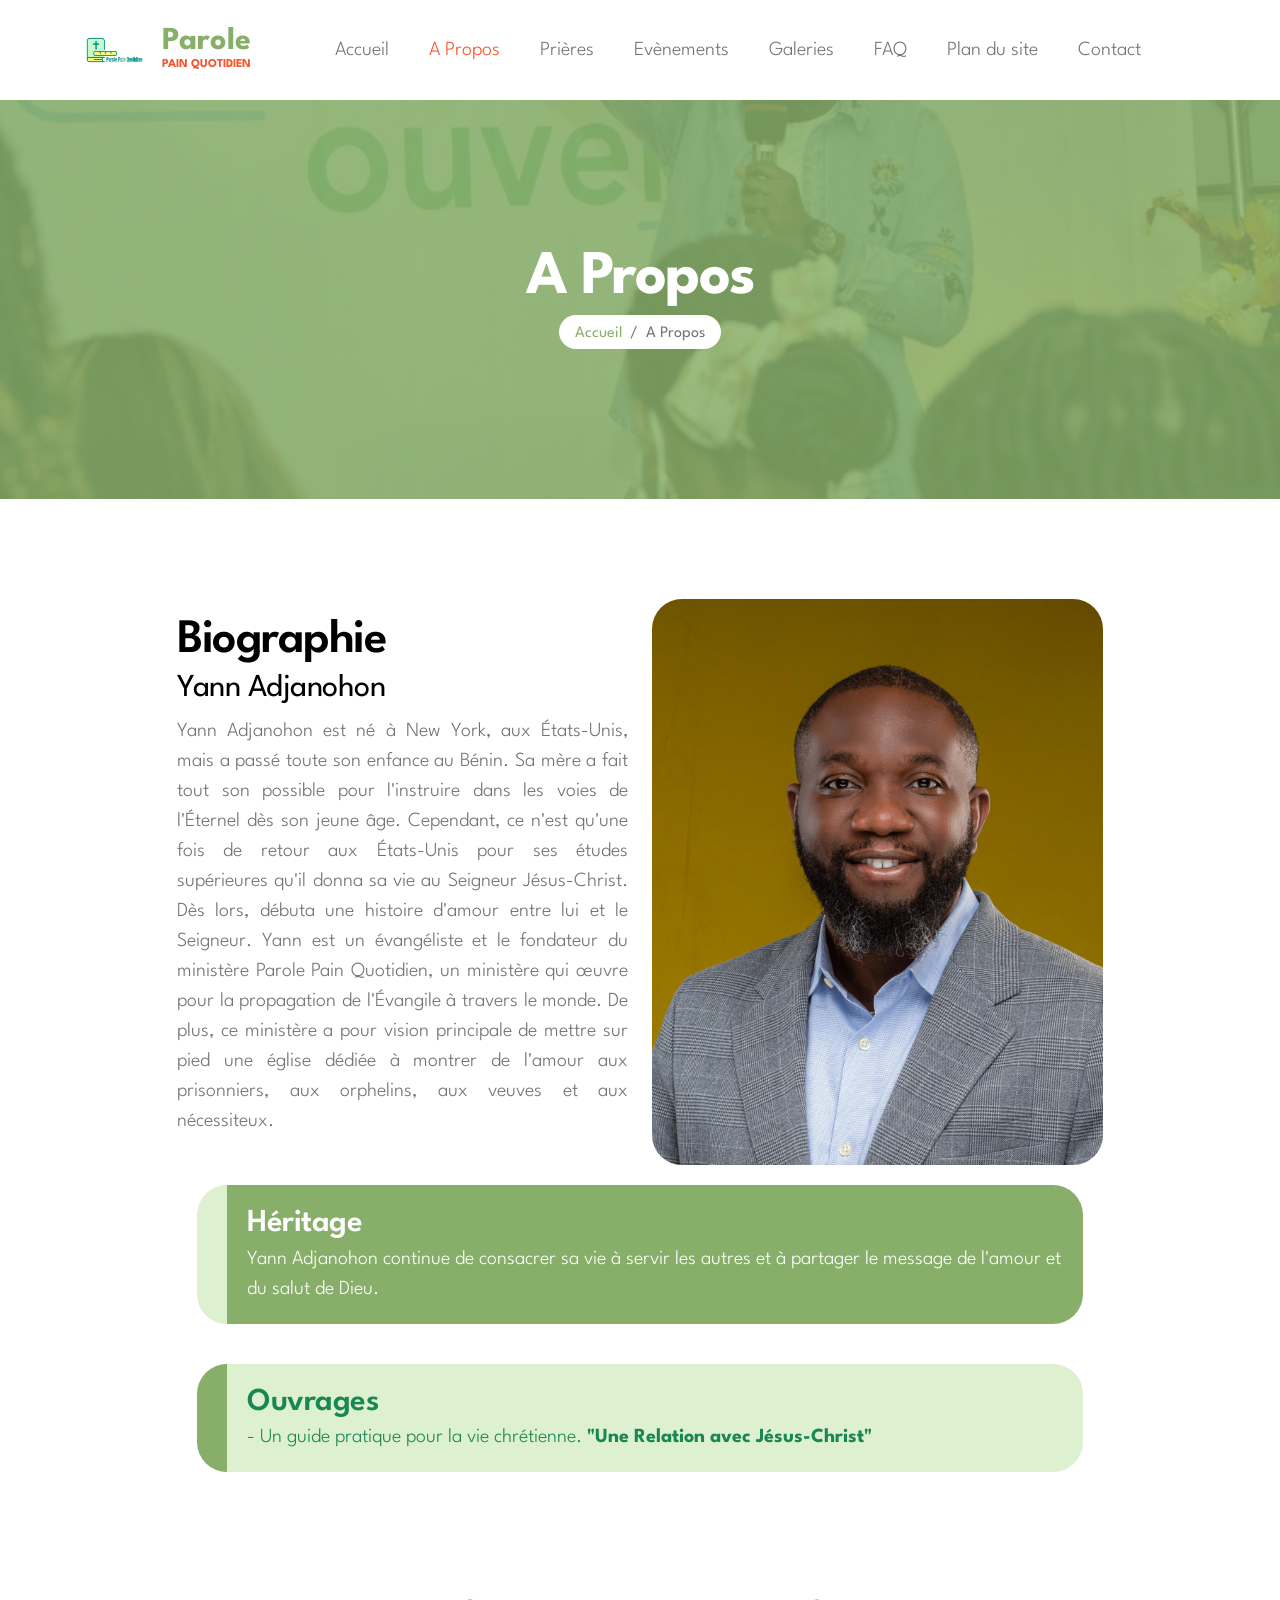
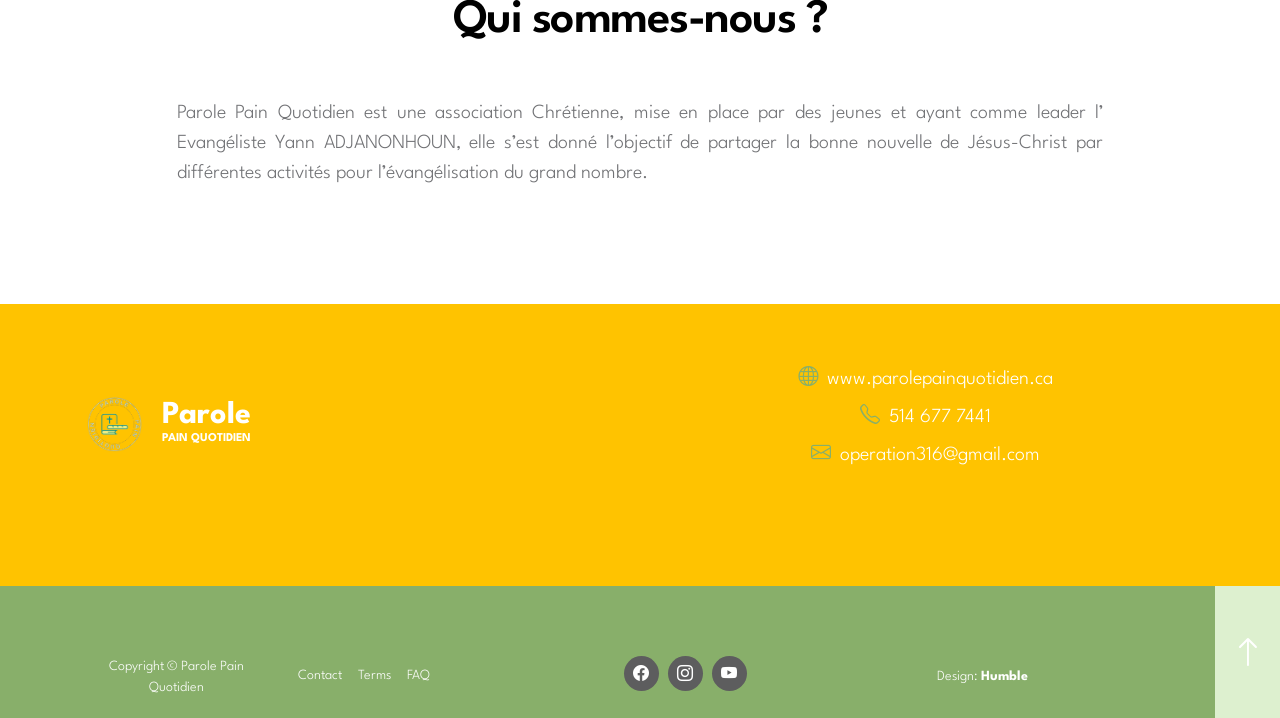
==== about.html @ 1429f16c "feat: contenu du site piloté par data/ et programme de prière mensuel - Ajoute data/ (site.json, eve" ====
<!DOCTYPE html>
<html lang="fr">
  <head>
    <meta charset="utf-8" />
    <meta name="viewport" content="width=device-width, initial-scale=1" />
    <meta name="description" content="" />
    <link rel="icon" type="image/x-icon" href="./images/PHOTO-2024-10-22-14-45-59.ico">
    <meta name="author" content="" />

    <title>Parole Pain Quotidien</title>

    <!-- CSS FILES -->
    <link rel="preconnect" href="https://fonts.googleapis.com" />

    <link rel="preconnect" href="https://fonts.gstatic.com" crossorigin />

    <link
      href="https://fonts.googleapis.com/css2?family=League+Spartan:wght@100;300;400;600;700&display=swap"
      rel="stylesheet"
    />

    <link href="css/bootstrap.min.css" rel="stylesheet" />

    <link href="css/bootstrap-icons.css" rel="stylesheet" />

    <link href="css/owl.carousel.min.css" rel="stylesheet" />

    <link href="css/owl.theme.default.min.css" rel="stylesheet" />

    <link href="css/Style.css" rel="stylesheet" />

    <!--

Tooplate 2134 Gotto Job

https://www.tooplate.com/view/2134-gotto-job

Bootstrap 5 HTML CSS Template

-->
  </head>

  <body class="about-page" id="top">
    <nav class="navbar navbar-expand-lg">
      <div class="container">
        <a class="navbar-brand d-flex align-items-center" href="index.html">
          <img src="images/PPQ_LOGO_FINAL_PNG_TRANSPARENT.png" class="img-fluid logo-image" />

          <div class="d-flex flex-column">
            <strong class="logo-text">Parole</strong>
            <small class="logo-slogan">Pain Quotidien</small>
          </div>
        </a>

        <button
          class="navbar-toggler"
          type="button"
          data-bs-toggle="collapse"
          data-bs-target="#navbarNav"
          aria-controls="navbarNav"
          aria-expanded="false"
          aria-label="Toggle navigation"
        >
          <span class="navbar-toggler-icon"></span>
        </button>

        <div class="collapse navbar-collapse" id="navbarNav">
          <ul class="navbar-nav align-items-center ms-lg-5">
            <li class="nav-item">
              <a class="nav-link" href="index.html">Accueil</a>
            </li>

            <li class="nav-item">
              <a class="nav-link active" href="about.html">A Propos</a>
            </li>

            <li class="nav-item">
              <a class="nav-link" href="pray.html">Prières</a>
            </li>

            <li class="nav-item">
              <a class="nav-link" href="events.html">Evènements</a>
            </li>

            <li class="nav-item">
              <a class="nav-link" href="gallery.html">Galeries</a>
            </li>

            <li class="nav-item">
              <a class="nav-link" href="FAQ.html">FAQ</a>
            </li>

            <li class="nav-item">
              <a class="nav-link" href="plandusite.html">Plan du site</a>
            </li>

            <li class="nav-item">
              <a class="nav-link" href="contact.html">Contact</a>
            </li>
          </ul>
        </div>
      </div>
    </nav>

    <main>
      <header class="site-header">
        <div class="section-overlay"></div>

        <div class="container">
          <div class="row">
            <div class="col-lg-12 col-12 text-center">
              <h1 class="text-white">A Propos</h1>

              <nav aria-label="breadcrumb">
                <ol class="breadcrumb justify-content-center">
                  <li class="breadcrumb-item">
                    <a href="index.html">Accueil</a>
                  </li>

                  <li class="breadcrumb-item active" aria-current="page">
                    A Propos
                  </li>
                </ol>
              </nav>
            </div>
          </div>
        </div>
      </header>

      <section class="about-section">
        <div class="container">
          <div class="row justify-content-center align-items-center">
            <div class="col-lg-5 col-12">
              <div class="about-info-text">
                <h2 class="mb-0">Biographie</h2>

                <h4 class="mb-2">Yann Adjanohon</h4>

                <p style="text-align: justify">
                  Yann Adjanohon est né à New York, aux États-Unis, mais a passé
                  toute son enfance au Bénin. Sa mère a fait tout son possible
                  pour l'instruire dans les voies de l'Éternel dès son jeune
                  âge. Cependant, ce n'est qu'une fois de retour aux États-Unis
                  pour ses études supérieures qu'il donna sa vie au Seigneur
                  Jésus-Christ. Dès lors, débuta une histoire d'amour entre lui
                  et le Seigneur. Yann est un évangéliste et le fondateur du
                  ministère Parole Pain Quotidien, un ministère qui œuvre pour
                  la propagation de l'Évangile à travers le monde. De plus, ce
                  ministère a pour vision principale de mettre sur pied une
                  église dédiée à montrer de l'amour aux prisonniers, aux
                  orphelins, aux veuves et aux nécessiteux.
                </p>
              </div>
            </div>

            <div class="col-lg-5 col-12 mt-5 mt-lg-0">
              <div class="about-image-wrap">
                <img
                  src="images/yann Adjanahon.jpg"
                  class="about-image about-image-border-radius img-fluid"
                  alt=""
                />
              </div>
            </div>
            <div class="col-lg-10">
              <div class="about-info2">
                <h4 class="text-white mb-0 me-2">Héritage</h4>
                <p class="text-white mb-0">
                  Yann Adjanohon continue de consacrer sa vie à servir les
                  autres et à partager le message de l'amour et du salut de
                  Dieu.
                </p>
              </div>
            </div>
            <div class="col-lg-10">
              <div class="about-info3">
                <h4 class="text-success mb-0 me-2">Ouvrages</h4>
                <p class="text-success mb-0">
                  - Un guide pratique pour la vie chrétienne.
                  <strong>"Une Relation avec Jésus-Christ"</strong>
                </p>
              </div>
            </div>
          </div>
        </div>
      </section>

      <section class="services-section section-padding">
        <div class="container">
          <div class="row justify-content-center align-items-center">
            <div class="col-lg-12 col-12 text-center">
              <h2 class="mb-5">Qui sommes-nous ?</h2>
            </div>

            <div class="col-lg-10 col-12">
              <div class="about-info-text">
                <p style="text-align: justify">
                  Parole Pain Quotidien est une association Chrétienne, mise en place par des jeunes et ayant comme 
                  leader l’ Evangéliste Yann ADJANONHOUN, elle s’est donné l’objectif de partager la bonne nouvelle de Jésus-Christ par différentes activités pour l’évangélisation du grand nombre.
                </p>
              </div>
            </div>
          </div>
        </div>
      </section>
    </main>

    <footer class="site-footer text-center" style="background:#FFC300 ">
      <div class="container">
        <div class="row">
          <div class="col-lg-6 col-md-6 col-12" style="margin: auto;">
            <div class="d-flex align-items-center">
              <img src="images/logo.png" class="img-fluid logo-image" />

              <div class="d-flex flex-column">
                <strong class="logo-text text-white">Parole</strong>
                <small class="logo-slogan  text-white">Pain Quotidien</small>
              </div>
            </div>
          </div>
          <div class="col-lg-6 col-md-6 col-12">
            <p class="mb-2">
              <i class="custom-icon bi-globe me-1"></i>

              <a href="https://www.parolepainquotidien.ca" class="site-footer-link text-white" data-bind-href="siteWeb" data-bind="siteWebAffiche">www.parolepainquotidien.ca</a>
            </p>

            <p class="mb-2">
              <i class="custom-icon bi-telephone me-1"></i>

              <a href="tel:+15146777441" class="site-footer-link text-white" data-bind-href="telephoneLien" data-bind="telephone">
                514 677 7441
              </a>
            </p>

            <p>
              <i class="custom-icon bi-envelope me-1"></i>

              <a href="mailto:operation316@gmail.com" class="site-footer-link text-white" data-bind-href="courrielLien" data-bind="courriel">
                operation316@gmail.com
              </a>
            </p>
          </div>
        </div>
      </div>

      <div class="site-footer-bottom">
        <div class="container">
          <div class="row">
            <div class="col-lg-4 col-12 d-flex align-items-center">
              <p class="copyright-text">Copyright © Parole Pain Quotidien</p>

              <ul class="footer-menu d-flex">
                <li class="footer-menu-item">
                  <a href="contact.html" class="footer-menu-link">Contact</a>
                </li>

                <li class="footer-menu-item">
                  <a href="#" class="footer-menu-link">Terms</a>
                </li>
              </ul>

              <ul class="footer-menu">
                <li class="footer-menu-item">
                  <a href="FAQ.html" class="footer-menu-link">FAQ</a>
                </li>

                
            </ul>
            </div>

            <div class="col-lg-5 col-12 mt-2 mt-lg-0">
                <ul class="footer-menu">
                <li class="social-icon-item">
                  <a href="https://www.facebook.com/watch/live/?ref=watch_permalink&v=593550839809936&rdid=hSg6vGZpAJ9QSrfx" class="social-icon-link bi-facebook" data-bind-href="facebook"></a>
                </li>

                <li class="social-icon-item">
                  <a href="https://www.instagram.com/_parolepainquotidien?igsh=YXpwY2RibXhpOGhr" class="social-icon-link bi-instagram" data-bind-href="instagram"></a>
                </li>

                <li class="social-icon-item">
                  <a href="https://www.youtube.com/@parolepainquotidien9807" class="social-icon-link bi-youtube" data-bind-href="youtube"></a>
                </li>
              </ul>
            </div>

            <div class="col-lg-3 col-12 mt-2 d-flex align-items-center mt-lg-0">
              <p>
                Design:
                <a
                  class="sponsored-link"
                  rel="sponsored"
                  href="#"
                  target="_blank"
                  >Humble</a
                >
              </p>
            </div>

            <a
              class="back-top-icon bi-arrow-up smoothscroll d-flex justify-content-center align-items-center"
              href="#top"
            ></a>
          </div>
        </div>
      </div>
    </footer>

    <!-- JAVASCRIPT FILES -->
    <script src="js/jquery.min.js"></script>
    <script src="js/bootstrap.min.js"></script>
    <script src="js/owl.carousel.min.js"></script>
    <script src="js/counter.js"></script>
    <script src="js/site-content.js"></script>
    <script src="js/custom.js"></script>
  </body>
</html>
---- css/Style.css ----
/*---------------------------------------
  CUSTOM PROPERTIES ( VARIABLES )             
-----------------------------------------*/
:root {
  --white-color: #ffffff;
  --dark-color: #000000;

  --primary-color: #88af6a;
 
  --secondary-color: #ddf0cf;
  --section-bg-color: #4e4e50;
  --custom-btn-bg-color: #f65129;
  --social-icon-link-bg-color: #5d5d5e;
  --p-color: #717275;
  --border-color: #e9eaeb;

  --body-font-family: "League Spartan", sans-serif;

  --h1-font-size: 62px;
  --h2-font-size: 48px;
  --h3-font-size: 36px;
  --h4-font-size: 32px;
  --h5-font-size: 24px;
  --h6-font-size: 22px;
  --p-font-size: 20px;
  --btn-font-size: 16px;
  --copyright-font-size: 14px;

  --border-radius-large: 100px;
  --border-radius-medium: 30px;
  --border-radius-small: 10px;

  --font-weight-thin: 100;
  --font-weight-light: 300;
  --font-weight-normal: 400;
  --font-weight-semibold: 600;
  --font-weight-bold: 700;
}

body {
  background-color: var(--white-color);
  font-family: var(--body-font-family);
}

/*---------------------------------------
  TYPOGRAPHY               
-----------------------------------------*/
h1,
h2,
h3,
h4,
h5,
h6 {
  color: var(--dark-color);
  font-weight: var(--font-weight-semibold);
  letter-spacing: -0.5px;
}

h1,
h2 {
  letter-spacing: -1.5px;
}

h1 {
  font-size: var(--h1-font-size);
  line-height: normal;
  font-weight: var(--font-weight-bold);
}

h2 {
  font-size: var(--h2-font-size);
}

h3 {
  font-size: var(--h3-font-size);
}

h4 {
  font-size: var(--h4-font-size);
}

h5 {
  font-size: var(--h5-font-size);
}

h6 {
  font-size: var(--h6-font-size);
}

p {
  color: var(--p-color);
  font-size: var(--p-font-size);
  font-weight: var(--font-weight-light);
}

ul li {
  color: var(--p-color);
  font-size: var(--p-font-size);
  font-weight: var(--font-weight-light);
}

a,
button {
  touch-action: manipulation;
  transition: all 0.3s;
}

a {
  color: var(--primary-color);
  text-decoration: none;
}

a:hover {
  color: var(--custom-btn-bg-color);
}

b,
strong {
  font-weight: var(--font-weight-bold);
}

/*---------------------------------------
  SECTION               
-----------------------------------------*/
.section-padding {
  padding-top: 100px;
  padding-bottom: 100px;
}

.section-bg {
  background: var(--section-bg-color);
}

.section-overlay {
  background: rgba(0, 0, 0, 0.85);
  background: var(--custom-btn-bg-color);
  opacity: 0.85;
  position: absolute;
  top: 0;
  left: 0;
  pointer-events: none;
  width: 100%;
  height: 100%;
}

.section-overlay + .container {
  position: relative;
}

.back-top-icon {
  background: var(--secondary-color);
  width: 65px;
  color: var(--white-color);
  font-size: var(--h4-font-size);
  position: absolute;
  top: 0;
  bottom: 0;
  right: 0;
  transition: all 0.5s;
}

.back-top-icon:hover {
  background: var(--custom-btn-bg-color);
  color: var(--white-color);
}

.custom-block {
  background: var(--primary-color);
  border-top: 20px solid var(--secondary-color);
  border-radius: var(--border-radius-medium);
  position: relative;
  overflow: hidden;
  padding: 30px 50px;
}

.custom-icon {
  color: var(--primary-color);
}

.instagram-block {
  position: relative;
  height: 100%;
}

.instagram-block-text {
  position: absolute;
  top: 50%;
  left: 50%;
  transform: translate(-50%, -50%);
}

nav[aria-label="breadcrumb"] {
  background: var(--white-color);
  border-radius: var(--border-radius-large);
  display: inline-block;
  padding: 7px 16px 3px 16px;
}

.breadcrumb {
  margin-bottom: 0;
}

/*---------------------------------------
  PAGINATION               
-----------------------------------------*/
.pagination {
  margin-top: 30px;
  margin-bottom: 0;
}

.page-link {
  border-color: var(--border-color);
  border-radius: var(--border-radius-large);
  color: var(--p-color);
  font-size: var(--copyright-font-size);
  padding: 0;
  width: 45px;
  height: 45px;
  line-height: 45px;
  text-align: center;
  margin-right: 10px;
  margin-left: 10px;
}

.page-item.active .page-link,
.page-link:hover {
  background: var(--secondary-color);
  border-color: transparent;
  color: var(--white-color);
}

.page-item:first-child .page-link,
.page-item:last-child .page-link {
  border: 0;
  border-radius: var(--border-radius-large);
}

.page-item:not(:first-child) .page-link {
  margin-left: 5px;
}

/*---------------------------------------
  CUSTOM FORM               
-----------------------------------------*/
.custom-form .input-group {
  background-color: var(--white-color);
  border-radius: var(--border-radius-medium);
  margin-bottom: 24px;
  position: relative;
  overflow: hidden;
  padding-left: 10px;
}

.input-group-text {
  background: transparent;
  border: 0;
  padding-right: 0;
}

.custom-form label {
  margin-bottom: 5px;
}

.custom-form .form-control {
  background-color: var(--white-color);
  border: 2px solid transparent;
  border-radius: var(--border-radius-medium);
  box-shadow: none;
  color: var(--p-color);
  padding-top: 12px;
  padding-bottom: 12px;
  outline: none;
}

.custom-form button[type="submit"] {
  background: var(--primary-color);
  border: none;
  color: var(--white-color);
  font-size: var(--p-font-size);
  font-weight: var(--font-weight-normal);
  transition: all 0.3s;
  margin-bottom: 24px;
}

.custom-form button[type="submit"]:hover,
.custom-form button[type="submit"]:focus {
  background: var(--secondary-color);
  border-color: transparent;
}

/*---------------------------------------
  CUSTOM TEXT BLOCK               
-----------------------------------------*/
.custom-text-block {
  background: var(--primary-color);
  padding: 80px 60px;
  height: 100%;
}

.counter-thumb {
  margin: 20px;
  margin-bottom: 0;
}

.counter-number,
.counter-text {
  color: var(--secondary-color);
  display: block;
}

.counter-number,
.counter-number-text {
  color: var(--dark-color);
  font-size: var(--h1-font-size);
  line-height: normal;
}

.custom-text-block .counter-number,
.custom-text-block .counter-number-text {
  color: var(--white-color);
}

/*---------------------------------------
  CUSTOM LINK               
-----------------------------------------*/
.custom-link {
  color: var(--p-color);
  position: relative;
  overflow: hidden;
  z-index: 1;
  display: inline-block;
  vertical-align: middle;
  transition: all 0.3s cubic-bezier(0.645, 0.045, 0.355, 1);
  padding-bottom: 2px;
}

.custom-link::after {
  content: "";
  width: 0;
  height: 2px;
  bottom: 0;
  position: absolute;
  left: auto;
  right: 0;
  z-index: -1;
  transition: width 0.6s cubic-bezier(0.25, 0.8, 0.25, 1) 0s;
  background: currentColor;
}

.custom-link:hover::after {
  width: 100%;
  left: 0;
  right: auto;
}

.custom-link:hover {
  color: var(--primary-color);
}

.custom-link:hover::after {
  background: var(--custom-btn-bg-color);
}

/*---------------------------------------
  CUSTOM BUTTON               
-----------------------------------------*/
.custom-btn {
  background: var(--custom-btn-bg-color);
  border: 2px solid transparent;
  border-radius: var(--border-radius-large);
  color: var(--white-color);
  font-size: var(--btn-font-size);
  font-weight: var(--font-weight-normal);
  line-height: normal;
  padding: 15px 20px;
}

.custom-btn:hover,
.navbar-expand-lg .navbar-nav .nav-link.custom-btn:hover {
  background: var(--secondary-color);
  color: var(--white-color);
}

.custom-border-btn-wrap .custom-border-btn {
  border-color: var(--white-color);
  color: var(--white-color);
}

.custom-border-btn-wrap .custom-border-btn:hover,
.cta-section .custom-border-btn:hover {
  background: var(--white-color);
  color: var(--custom-btn-bg-color);
}

.custom-border-btn-wrap .custom-link {
  color: var(--white-color);
}

.custom-border-btn-wrap .custom-link:hover::after {
  background: var(--white-color);
}

.custom-border-btn {
  background: transparent;
  border: 2px solid var(--border-color);
  color: var(--custom-btn-bg-color);
}

.custom-border-btn:hover {
  background: var(--custom-btn-bg-color);
  border-color: transparent;
  color: var(--white-color);
}

.navbar-expand-lg .navbar-nav .nav-link.custom-btn {
  padding: 12px 22px;
  color: var(--white-color);
}

/*---------------------------------------
  NAVIGATION              
-----------------------------------------*/
.navbar {
  background: var(--white-color);
  padding-top: 15px;
  padding-bottom: 15px;
}

.navbar-brand {
  font-size: var(--h4-font-size);
  font-weight: var(--font-weight-bold);
}

.logo-image {
  display: block;
  width: 65px;
  margin-right: 15px;
}

.logo-text {
  color: var(--primary-color);
  font-size: var(--h4-font-size);
  display: block;
  line-height: normal;
}

.logo-slogan {
  color: var(--custom-btn-bg-color);
  font-size: 12px;
  font-weight: var(--font-weight-bold);
  text-transform: uppercase;
}

.navbar-brand,
.navbar-brand:hover {
  color: var(--primary-color);
}

.navbar-expand-lg .navbar-nav .nav-link {
  margin-right: 0;
  margin-left: 0;
  padding: 20px;
}

.navbar-expand-lg .navbar-nav {
  width: 100%;
}

.navbar-nav .nav-link {
  display: inline-block;
  color: var(--p-bg-color);
  font-size: var(--menu-font-size);
  font-weight: var(--font-weight-medium);
  position: relative;
  padding-top: 15px;
  padding-bottom: 15px;
}

.navbar-nav .nav-link.active,
.navbar-nav .nav-link:hover {
  color: var(--custom-btn-bg-color);
}

.dropdown-menu {
  background: var(--white-color);
  box-shadow: 0 1rem 3rem rgba(0, 0, 0, 0.175);
  border: 0;
  padding: 0;
  margin-top: 20px;
}

.dropdown-item {
  display: inline-block;
  color: var(--p-bg-color);
  font-size: var(--menu-font-size);
  font-weight: var(--font-weight-medium);
  border-bottom: 1px solid var(--border-color);
  position: relative;
  padding-top: 10px;
  padding-bottom: 10px;
}

.dropdown-menu li:last-child .dropdown-item {
  border-bottom: 0;
}

.dropdown-item.active,
.dropdown-item:active,
.dropdown-item:focus,
.dropdown-item:hover {
  background: transparent;
  color: var(--custom-btn-bg-color);
}

.dropdown-toggle::after {
  content: "\f282";
  display: inline-block;
  font-family: bootstrap-icons !important;
  font-size: var(--copyright-font-size);
  font-style: normal;
  font-weight: normal !important;
  font-variant: normal;
  text-transform: none;
  line-height: 1;
  vertical-align: -0.125em;
  -webkit-font-smoothing: antialiased;
  -moz-osx-font-smoothing: grayscale;
  position: relative;
  left: 2px;
  border: 0;
}

@media screen and (min-width: 992px) {
  .dropdown:hover .dropdown-menu {
    display: block;
    margin-top: 0;
  }
}

.navbar-toggler {
  border: 0;
  padding: 0;
  cursor: pointer;
  margin: 0;
  width: 30px;
  height: 35px;
  outline: none;
}

.navbar-toggler:focus {
  outline: none;
  box-shadow: none;
}

.navbar-toggler[aria-expanded="true"] .navbar-toggler-icon {
  background: transparent;
}

.navbar-toggler[aria-expanded="true"] .navbar-toggler-icon:before,
.navbar-toggler[aria-expanded="true"] .navbar-toggler-icon:after {
  transition: top 300ms 50ms ease, -webkit-transform 300ms 350ms ease;
  transition: top 300ms 50ms ease, transform 300ms 350ms ease;
  transition: top 300ms 50ms ease, transform 300ms 350ms ease,
    -webkit-transform 300ms 350ms ease;
  top: 0;
}

.navbar-toggler[aria-expanded="true"] .navbar-toggler-icon:before {
  transform: rotate(45deg);
}

.navbar-toggler[aria-expanded="true"] .navbar-toggler-icon:after {
  transform: rotate(-45deg);
}

.navbar-toggler .navbar-toggler-icon {
  background: var(--dark-color);
  transition: background 10ms 300ms ease;
  display: block;
  width: 30px;
  height: 2px;
  position: relative;
}

.navbar-toggler .navbar-toggler-icon:before,
.navbar-toggler .navbar-toggler-icon:after {
  transition: top 300ms 350ms ease, -webkit-transform 300ms 50ms ease;
  transition: top 300ms 350ms ease, transform 300ms 50ms ease;
  transition: top 300ms 350ms ease, transform 300ms 50ms ease,
    -webkit-transform 300ms 50ms ease;
  position: absolute;
  right: 0;
  left: 0;
  background: var(--dark-color);
  width: 30px;
  height: 2px;
  content: "";
}

.navbar-toggler .navbar-toggler-icon::before {
  top: -8px;
}

.navbar-toggler .navbar-toggler-icon::after {
  top: 8px;
}

/*---------------------------------------
  SITE HEADER              
-----------------------------------------*/
.site-header {
  background-image: url("../images/Photo\ cielouvert.JPG");
  background-repeat: no-repeat;
  background-position: bottom;
  background-size: cover;
  position: relative;
  padding-top: 150px;
  padding-bottom: 150px;
}

.site-header .section-overlay {
  background: var(--primary-color);
}

/*---------------------------------------
  HERO              
-----------------------------------------*/
.hero-section {
  background-image: url("../images/PhotoAccueil.jpg");
  background-repeat: no-repeat;
  background-size: cover;
  background-position: center;
  position: relative;
  padding-top: 150px;
  padding-bottom: 150px;
}

.hero-section .section-overlay {
  background: var(--primary-color);
}

.hero-section .custom-border-btn {
  border-color: var(--secondary-color);
  color: var(--secondary-color);
}

.hero-section .custom-border-btn:hover {
  background: var(--secondary-color);
  color: var(--white-color);
}

.hero-form {
  background: var(--social-icon-link-bg-color);
  border-radius: var(--border-radius-small);
  padding: 45px;
}

.hero-form .form-control {
  padding-bottom: 10px;
}

.hero-form button[type="submit"] {
  padding-top: 10px;
  padding-bottom: 8px;
}

.hero-form .input-group-text i {
  position: relative;
  top: 2px;
}

.hero-section .badge {
  background: transparent;
  color: var(--white-color);
}

.hero-section .badge:hover {
  background: var(--white-color);
  color: var(--primary-color);
}

.badge {
  background: var(--section-bg-color);
  border: 1px solid var(--white-color);
  border-radius: var(--border-radius-medium);
  color: var(--primary-color);
  font-weight: var(--font-weight-normal);
  line-height: normal;
  margin-right: 5px;
  margin-left: 5px;
  padding: 8px 12px;
  padding-bottom: 6px;
}

.badge-level {
  background: var(--primary-color);
  color: var(--white-color);
}

.badge:hover {
  background: var(--custom-btn-bg-color);
  color: var(--white-color);
}

/*---------------------------------------
  ABOUT              
-----------------------------------------*/
.about-page .about-section {
  padding-top: 100px;
  padding-bottom: 0;
}

.about-section .custom-text-block {
  background: var(--secondary-color);
}

.about-image-wrap,
.video-thumb {
  position: relative;
  overflow: hidden;
  height: 100%;
}

.about-info {
  background: var(--primary-color);
  border-radius: var(--border-radius-medium);
  border-top: 30px solid var(--secondary-color);
  position: absolute;
  bottom: 0;
  right: 0;
  margin: 20px;
  padding: 20px;
}

.about-info-text h4 {
  font-weight: var(--font-weight-normal);
}

.about-info2 {
  background: var(--primary-color);
  border-radius: var(--border-radius-medium);
  border-left: 30px solid var(--secondary-color);
  bottom: 0;
  right: 0;
  margin: 20px;
  padding: 20px;
}

.about-info3 {
  background: var(--secondary-color);
  border-radius: var(--border-radius-medium);
  border-left: 30px solid var(--primary-color);
  bottom: 0;
  right: 0;
  margin: 20px;
  padding: 20px;
  color: var(--primary-color);
}

.about-image-border-radius {
  border-radius: var(--border-radius-medium);
}

.about-image {
  display: block;
  object-fit: cover;
  height: 100%;
}

.custom-border-radius-start {
  border-radius: var(--border-radius-medium) 0 0 var(--border-radius-medium);
}

.custom-border-radius-end {
  border-radius: 0 var(--border-radius-medium) var(--border-radius-medium) 0;
}

.video-info {
  position: absolute;
  top: 50%;
  left: 50%;
  transform: translate(-50%, -50%);
}

.youtube-icon {
  background: var(--custom-btn-bg-color);
  font-size: var(--h2-font-size);
  color: var(--white-color);
  border-radius: var(--border-radius-large);
  width: 90px;
  height: 90px;
  line-height: 110px;
  text-align: center;
  display: block;
  animation: pulse-animation 2s infinite;
  transition: all 0.5s;
}

.youtube-icon:hover {
  color: var(--white-color);
}

@keyframes pulse-animation {
  0% {
    box-shadow: 0 0 0 0px rgba(0, 0, 0, 0.2);
  }
  100% {
    box-shadow: 0 0 0 20px rgba(0, 0, 0, 0);
  }
}

/*---------------------------------------
  SERVICES              
-----------------------------------------*/
.services-block {
  border-top: 25px solid transparent;
  border-radius: var(--border-radius-medium);
  text-align: center;
  position: relative;
  overflow: hidden;
  transition: all 0.5s;
  padding: 40px;
}

.services-block:hover,
.services-section .services-block-wrap:nth-of-type(odd) .services-block {
  background: var(--section-bg-color);
  border-top-color: var(--secondary-color);
}

.services-block-icon {
  background: var(--white-color);
  box-shadow: 0 1rem 3rem rgba(0, 0, 0, 0.175);
  border-radius: var(--border-radius-large);
  display: block;
  color: var(--secondary-color);
  font-size: var(--h2-font-size);
  line-height: normal;
  width: 120px;
  height: 120px;
  line-height: 135px;
  margin: auto;
  margin-bottom: 24px;
  text-align: center;
  position: relative;
  transition: all 0.5s;
}

.services-block-body p {
  margin-bottom: 0;
}

/*---------------------------------------
  CATEGORIES              
-----------------------------------------*/
.categories-block {
  background: var(--primary-color);
  border-radius: var(--border-radius-large);
  border: 8px solid var(--social-icon-link-bg-color);
  width: 150px;
  height: 150px;
  margin: auto;
  margin-bottom: 24px;
  text-align: center;
  position: relative;
  transition: all 0.5s;
}

.categories-block:hover {
  border-color: var(--white-color);
  box-shadow: 0 1rem 3rem rgba(209, 189, 60);
}

.categories-icon {
  color: var(--white-color);
  font-size: var(--h4-font-size);
  line-height: normal;
  margin-bottom: 5px;
}

.categories-block-title {
  color: var(--white-color);
  font-size: var(--copyright-font-size);
}

.categories-block-number {
  background: var(--secondary-color);
  border-radius: var(--border-radius-large);
  position: absolute;
  top: 0;
  right: 0;
  width: 40px;
  height: 40px;
  text-align: center;
}

.categories-block-number-text {
  color: var(--white-color);
  display: block;
  height: 45%;
  position: relative;
  left: 2px;
}

/*---------------------------------------
  REVIEWS              
-----------------------------------------*/
.reviews-section {
  background: var(--section-bg-color);
}

.reviews-carousel .owl-item img,
.avatar-image {
  border: 5px solid var(--section-bg-color);
  border-radius: var(--border-radius-large);
  width: 65px;
  height: 65px;
  object-fit: cover;
}

.reviews-carousel .owl-dots .owl-dot span {
  background: var(--white-color);
  border: 5px solid transparent;
  padding: 5px;
  transition: all 0.5s;
}

.reviews-carousel .owl-dots .owl-dot.active span,
.reviews-carousel .owl-dots .owl-dot:hover span {
  background: var(--white-color);
  border-color: var(--custom-btn-bg-color);
}

.reviews-thumb {
  background: var(--white-color);
  border-radius: var(--border-radius-medium);
  position: relative;
  overflow: hidden;
  margin-bottom: 24px;
}

.reviews-body {
  position: relative;
  padding: 30px 40px 30px 70px;
}

.reviews-info {
  position: relative;
  padding: 40px 40px 20px 40px;
}

.reviews-title {
  color: var(--p-color);
}

.reviews-info strong,
.reviews-info small {
  display: block;
}

.reviews-info strong {
  color: var(--dark-color);
  line-height: normal;
}

.bi-star-fill {
  color: var(--custom-btn-bg-color);
}

.reviews-bottom small {
  font-size: var(--btn-font-size);
  font-weight: var(--font-weight-normal);
}

.quote-icon {
  position: absolute;
  top: 0;
  left: 30px;
  opacity: 0.05;
}

/*---------------------------------------
  JOB              
-----------------------------------------*/
.recent-jobs-bottom .custom-btn {
  font-size: var(--h5-font-size);
  padding: 25px 50px;
}

.job-listings-page .hero-form .badge:hover {
  background: var(--primary-color);
}

.job-thumb {
  border-radius: var(--border-radius-small);
  margin-bottom: 25px;
  padding: 25px;
  transition: all 0.5s ease;
}

.job-thumb:hover,
.job-thumb:nth-of-type(even) {
  background: var(--white-color);
  box-shadow: 0 1rem 3rem rgba(0, 0, 0, 0.175);
}

.job-title-link {
  color: var(--dark-color);
}

.job-thumb p {
  font-size: 18px;
}

.job-thumb .badge {
  border: 0;
}

.job-thumb-box {
  border: 1px solid var(--border-color);
  position: relative;
  overflow: hidden;
  max-width: 400px;
  margin-bottom: 48px;
  padding: 0;
}

.job-thumb-box .job-body {
  padding: 25px;
}

.job-thumb-box .job-body .job-image-wrap {
  width: 50px;
  min-width: 50px;
  height: 50px;
}

.job-thumb-box .job-body .job-image {
  padding: 10px;
}

.job-thumb-box .job-location,
.job-thumb-box .job-date {
  min-width: inherit;
}

.job-thumb-box .job-date {
  margin-right: 0;
}

.job-image-box-wrap {
  position: relative;
}

.job-image-box-wrap .job-image {
  padding: 0;
}

.job-image-box-wrap .badge-level {
  border-color: transparent;
}

.job-image-box-wrap .badge-level:hover,
.job-image-box-wrap .badge:hover {
  background: var(--custom-btn-bg-color);
  border-color: transparent;
}

.job-image-box-wrap-info {
  position: absolute;
  bottom: 0;
  right: 0;
  left: 0;
  margin: 20px 25px;
}

.job-image-wrap {
  border-radius: var(--border-radius-large);
  width: 80px;
  min-width: 80px;
  height: 80px;
}

.job-image {
  display: block;
  margin: auto;
  padding: 20px;
}

.job-body {
  flex: auto;
}

.job-location {
  min-width: 175px;
}

.job-location,
.job-date {
  margin-right: 20px;
}

.job-date {
  min-width: 155px;
}

.job-price {
  min-width: 120px;
  margin-right: 10px;
  margin-left: 10px;
}

.job-thumb-detail,
.job-thumb-detail:hover {
  background: transparent;
  box-shadow: none;
  margin: 0;
  padding: 0;
}

.job-thumb-detail-box {
  padding: 40px;
}

.job-detail-share {
  margin-left: auto;
}

.dropdown-sorting .dropdown-menu {
  border-radius: var(--border-radius-small);
  border-top: 0;
  padding-top: 8px;
  padding-bottom: 8px;
}

.dropdown-sorting .dropdown-item {
  font-size: var(--copyright-font-size);
  border-bottom: 0;
  padding-top: 0;
  padding-bottom: 0;
}

#dropdownSortingButton {
  background: transparent;
  color: var(--dark-color);
  border: 0;
  padding: 0;
}

.sorting-icon {
  color: var(--p-color);
}

.sorting-icon.active {
  color: var(--primary-color);
}

.job-section-btn-wrap {
  margin-left: auto;
}

/*---------------------------------------
  CTA               
-----------------------------------------*/
.cta-section {
  background-image: url("../images/millennial-group-young-businesspeople.jpg");
  background-repeat: no-repeat;
  background-position: top;
  background-size: cover;
  position: relative;
  padding-top: 150px;
  padding-bottom: 75px;
}

/*---------------------------------------
  CONTACT               
-----------------------------------------*/
.contact-info-wrap {
  padding-top: 20px;
  padding-bottom: 20px;
}

.contact-info {
  padding: 20px 30px;
}

.contact-info:nth-of-type(even) {
  background-color: var(--section-bg-color);
  border-radius: var(--border-radius-large);
}

.contact-info .custom-icon {
  font-size: var(--h2-font-size);
  margin-right: 20px;
}

.contact-info-small-title {
  color: var(--secondary-color);
  display: block;
  font-size: var(--copyright-font-size);
  font-weight: var(--font-weight-semibold);
  line-height: normal;
}

.contact-form {
  margin-top: 20px;
}

.contact-form .form-control {
  border-color: var(--section-bg-color);
  margin-bottom: 24px;
  padding-top: 15px;
  padding-bottom: 15px;
  padding-left: 20px;
}

.contact-form .form-control:hover {
  background-color: var(--white-color);
  border-color: var(--primary-color);
}

.contact-form button[type="submit"] {
  margin-bottom: 0;
}

.google-map {
  display: block;
  border-radius: var(--border-radius-medium);
  filter: grayscale(100%);
}


/*---------------------------------------
  SITE FOOTER              
-----------------------------------------*/
.site-footer {
  padding-top: 60px;
}

.site-footer-link {
  color: var(--p-color);
}

.site-footer-bottom {
  background: var(--primary-color);
  margin-top: 100px;
  padding-top: 70px;
  padding-bottom: 20px;
  position: relative;
}

.site-footer-bottom .footer-menu-link {
  color: var(--white-color);
  font-size: var(--copyright-font-size);
  margin-right: 8px;
  margin-left: 8px;
}

.site-footer-title {
  margin-bottom: 20px;
}

.site-footer-bottom p,
.copyright-text {
  color: var(--white-color);
  font-size: var(--copyright-font-size);
  margin-bottom: 0;
}

.copyright-text {
  margin-right: 20px;
}

.sponsored-link {
  color: var(--white-color);
  font-weight: var(--font-weight-bold);
}

.footer-menu {
  justify-content: end;
  margin: 0;
  padding: 0;
}

.footer-menu-item {
  list-style: none;
  display: block;
}

.footer-menu-link {
  color: var(--p-color);
  display: inline-block;
  vertical-align: middle;
  margin-right: 10px;
  margin-bottom: 5px;
}

/*---------------------------------------
  SOCIAL ICON               
-----------------------------------------*/
.social-icon {
  margin: 0;
  padding: 0;
}

.social-icon-item {
  list-style: none;
  display: inline-block;
  vertical-align: top;
}

.social-icon-link {
  background: var(--social-icon-link-bg-color);
  border-radius: var(--border-radius-large);
  color: var(--white-color);
  font-size: var(--btn-font-size);
  display: block;
  margin-right: 5px;
  text-align: center;
  width: 35px;
  height: 35px;
  line-height: 40px;
  transition: all 0.5s;
}

.social-icon-link:hover {
  background: var(--secondary-color);
  color: var(--white-color);
  transform: scale(1.15);
}

/*---------------------------------------
  RESPONSIVE STYLES               
-----------------------------------------*/
@media screen and (min-width: 1025px) {
  .job-featured-section .job-thumb {
    max-width: 1120px;
    margin-right: auto;
    margin-left: auto;
  }
}

@media screen and (min-width: 991px) {
  .google-map {
    height: 100%;
  }
}

@media screen and (max-width: 991px) {
  h1 {
    font-size: 48px;
  }

  h2 {
    font-size: 36px;
  }

  h3 {
    font-size: 32px;
  }

  h4 {
    font-size: 28px;
  }

  h5 {
    font-size: 20px;
  }

  h6 {
    font-size: 18px;
  }

  .section-padding,
  .cta-section {
    padding-top: 50px;
    padding-bottom: 50px;
  }

  .about-page .about-section {
    padding-top: 50px;
  }

  .custom-btn {
    padding: 12px 20px;
  }

  .navbar-collapse {
    padding-bottom: 20px;
  }

  .navbar-expand-lg .navbar-nav .nav-link {
    padding: 10px;
  }

  .navbar-expand-lg .navbar-nav .nav-link.custom-btn {
    margin-top: 10px;
  }

  .page-link {
    font-size: 12px;
    width: 40px;
    height: 40px;
    line-height: 40px;
    margin-right: 5px;
    margin-left: 5px;
  }

  .custom-text-block {
    padding: 50px 30px;
  }

  .hero-section {
    padding-top: 100px;
    padding-bottom: 100px;
  }

  .badge {
    margin-top: 5px;
  }

  .counter-number,
  .counter-number-text {
    font-size: var(--h2-font-size);
  }

  .custom-border-radius-start {
    border-radius: var(--border-radius-medium) var(--border-radius-medium) 0 0;
  }

  .custom-border-radius-end {
    border-radius: 0 0 var(--border-radius-medium) var(--border-radius-medium);
  }

  .job-body p {
    font-size: var(--btn-font-size);
  }

  .job-location {
    min-width: 140px;
  }

  .job-price {
    min-width: inherit;
    margin-top: 5px;
    margin-left: 0;
  }

  .hero-form button[type="submit"] {
    margin-bottom: 0;
  }

  .site-footer {
    padding-top: 50px;
  }

  .site-footer-bottom {
    margin-top: 50px;
  }
}

@media screen and (max-width: 480px) {
  h1 {
    font-size: 40px;
  }

  h2 {
    font-size: 28px;
  }

  h3 {
    font-size: 26px;
  }

  h4 {
    font-size: 22px;
  }

  h5 {
    font-size: 20px;
  }

  .badge {
    margin: 10px 10px 5px 0;
  }

  .page-link {
    width: 35px;
    height: 35px;
    line-height: 35px;
  }

  .counter-thumb {
    margin: 10px;
  }

  .counter-number,
  .counter-number-text {
    font-size: var(--h3-font-size);
  }

  .job-date {
    margin-top: 5px;
  }

  .job-detail-share {
    margin: 20px auto 0 auto;
  }
}

/*---------------------------------------
  Style link              
-----------------------------------------*/
.link-container {
  display: flex;
  gap: 20px;
}
.link-container a {
  padding: 10px;
  text-decoration: none;
  color: #333;
  background-color: #fff;
  border: 1px solid #ccc;
  border-radius: 5px;
  transition: background-color 0.3s, color 0.3s;
}
.link-container a:hover {
  background-color: #007BFF;
  color: #fff;

}

.link-container ul {
  display: flex;
  flex-wrap: wrap;
  gap: 20px;
  list-style: none;
  margin: 0;
  padding: 0;
}

.link-container li {
  list-style: none;
}
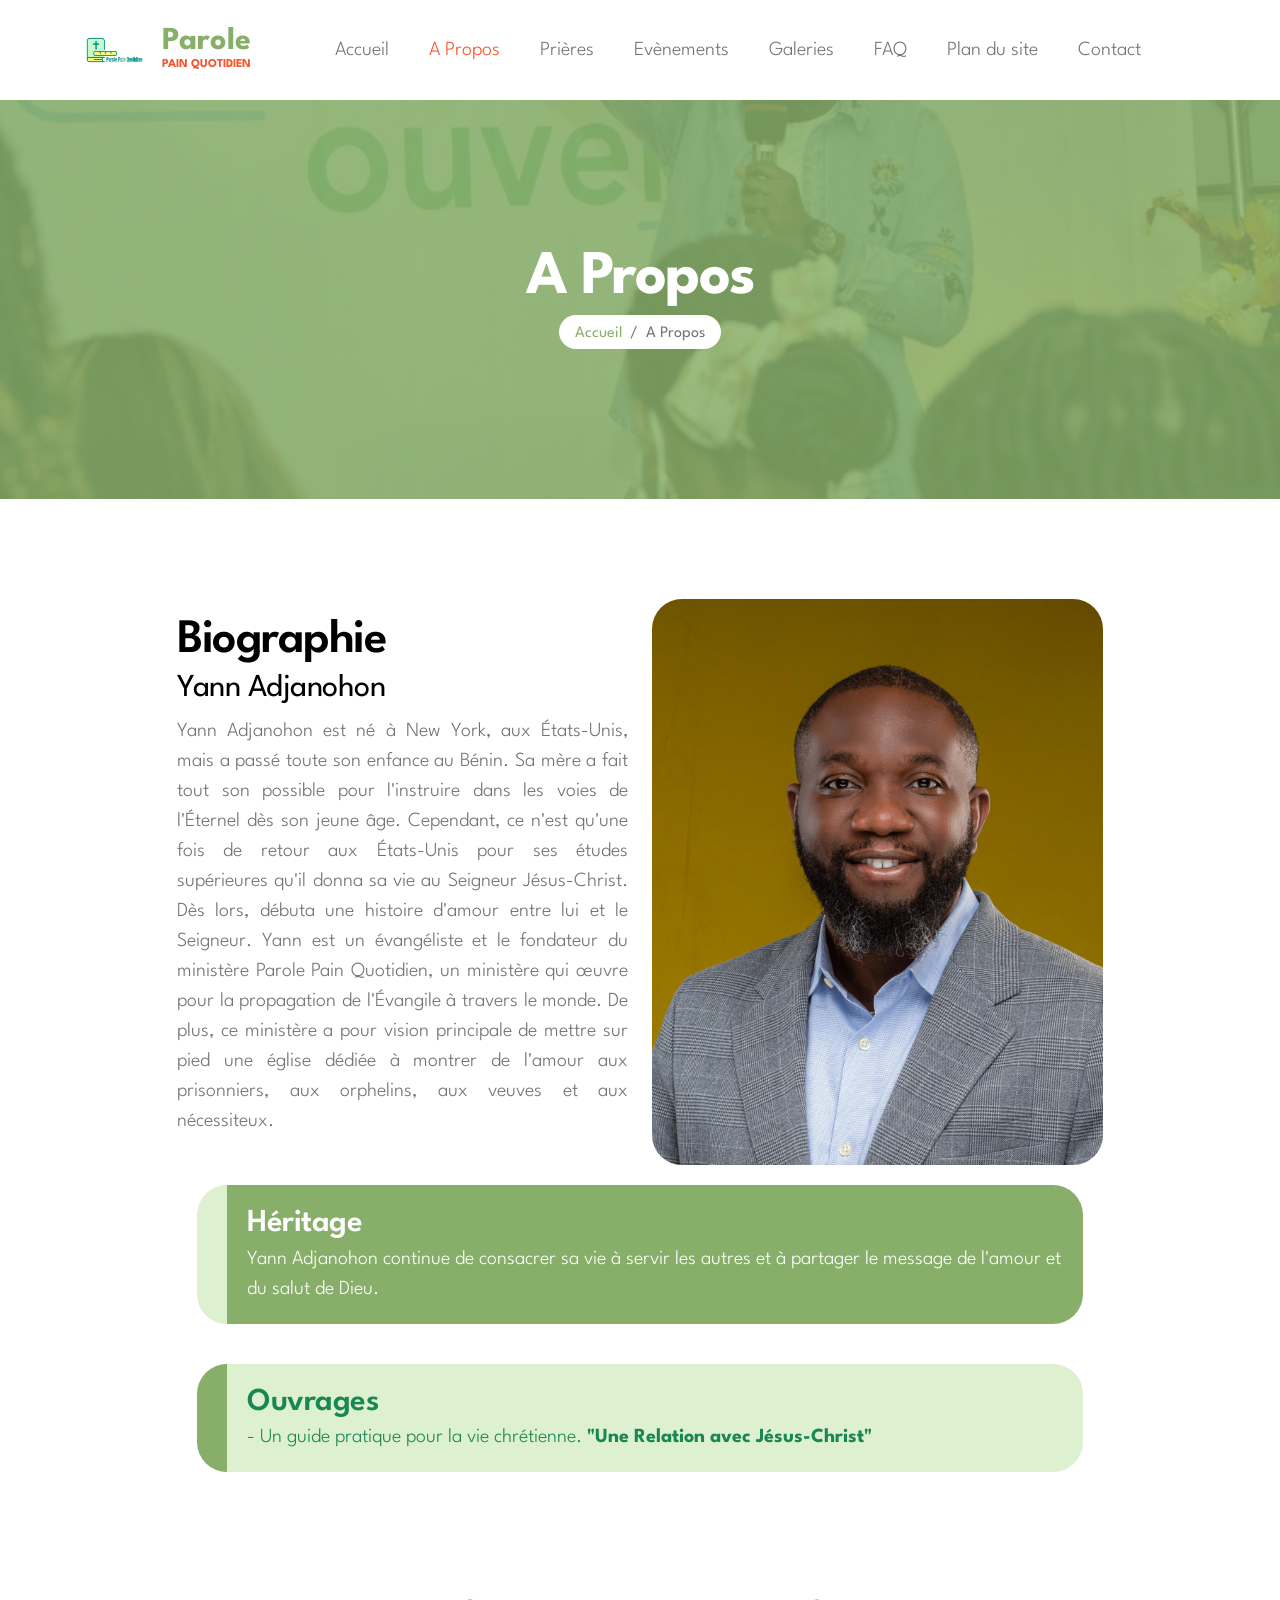
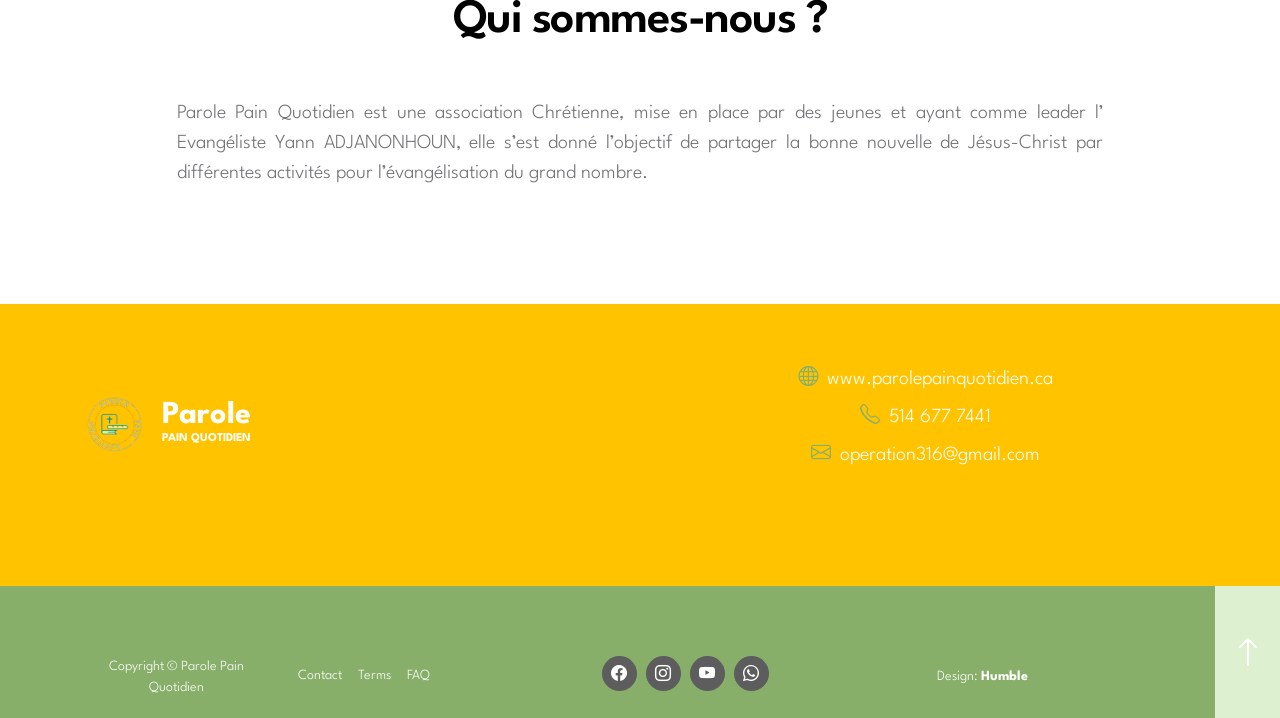
==== commit a427fe93: "feat: lien WhatsApp du site et retrait du mois des événements Icône WhatsApp dans le pied de page de" ====
--- a/about.html
+++ b/about.html
@@ -282,6 +282,9 @@
                 <li class="social-icon-item">
                   <a href="https://www.youtube.com/@parolepainquotidien9807" class="social-icon-link bi-youtube" data-bind-href="youtube"></a>
                 </li>
+                <li class="social-icon-item">
+                  <a href="https://www.whatsapp.com/channel/0029Vb6VMA5IHphOEoFPk72E" class="social-icon-link bi-whatsapp" aria-label="WhatsApp" data-bind-href="whatsapp"></a>
+                </li>
               </ul>
             </div>
 
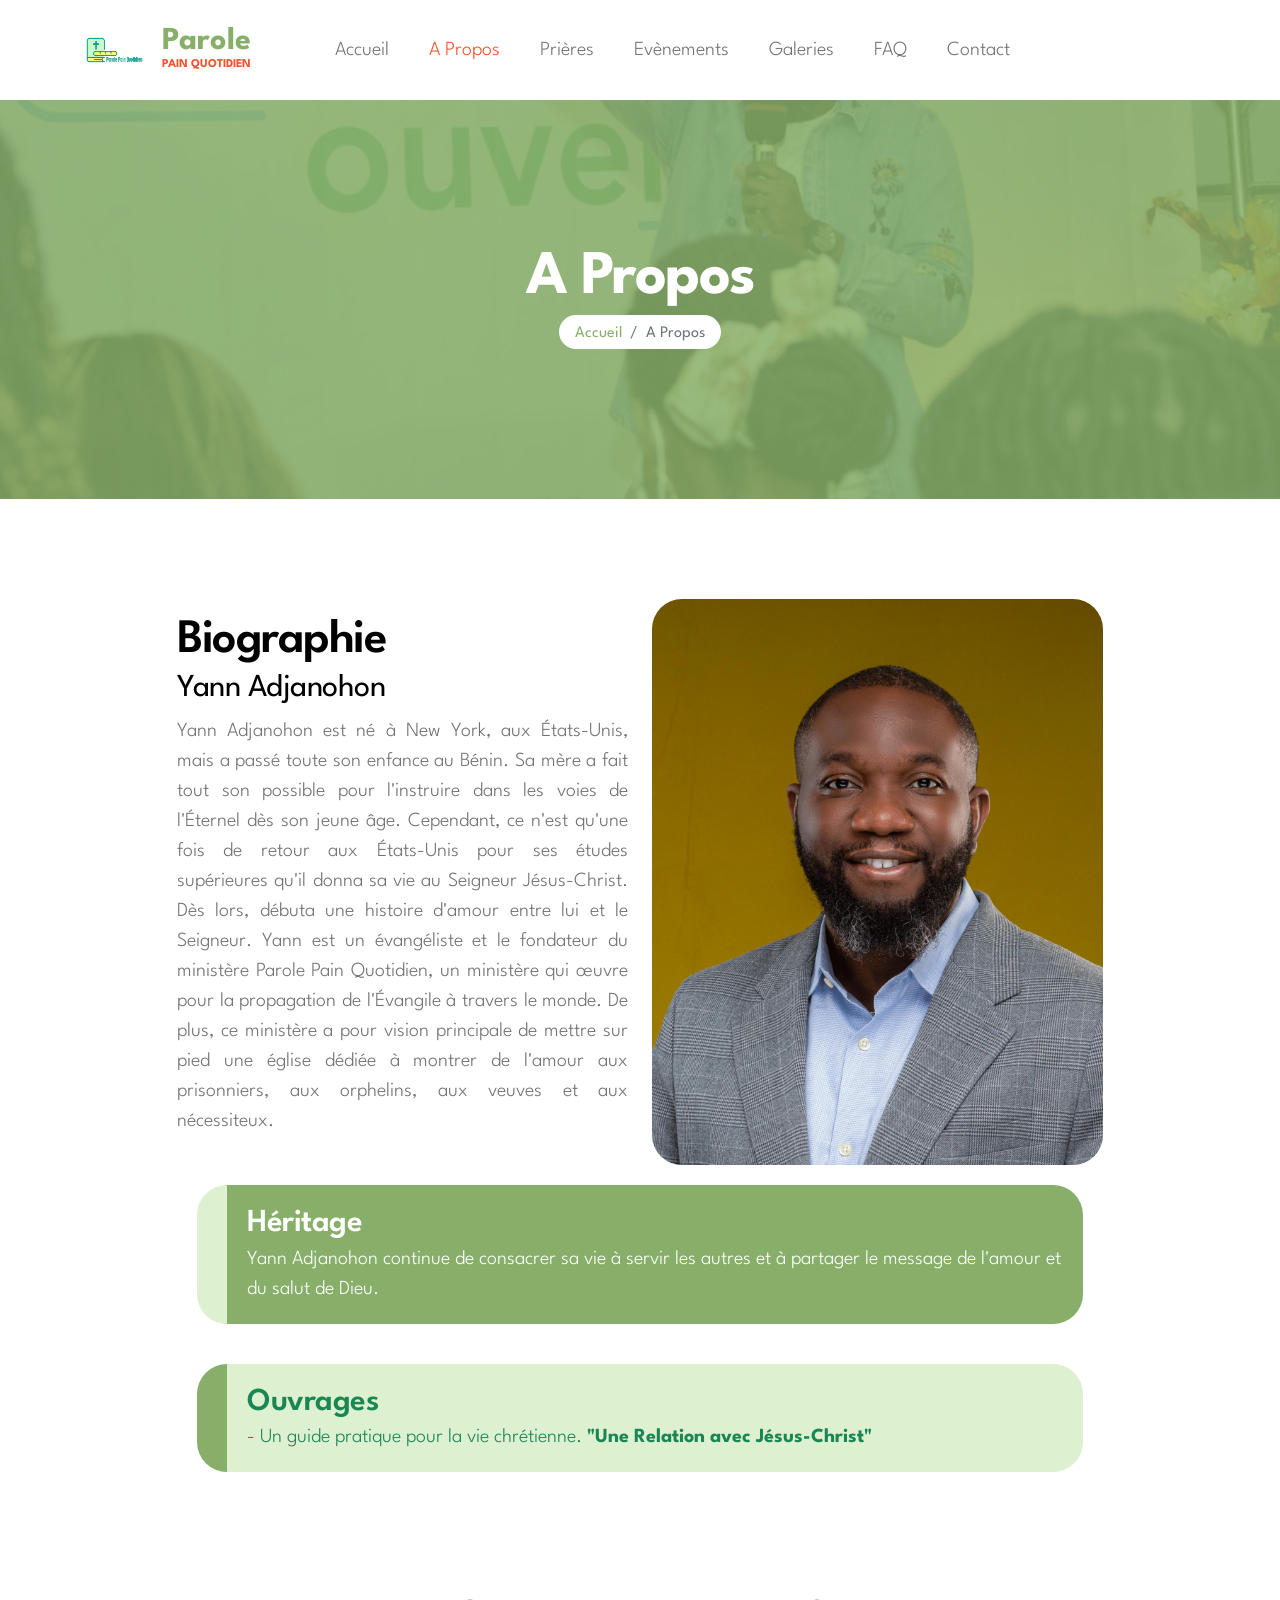
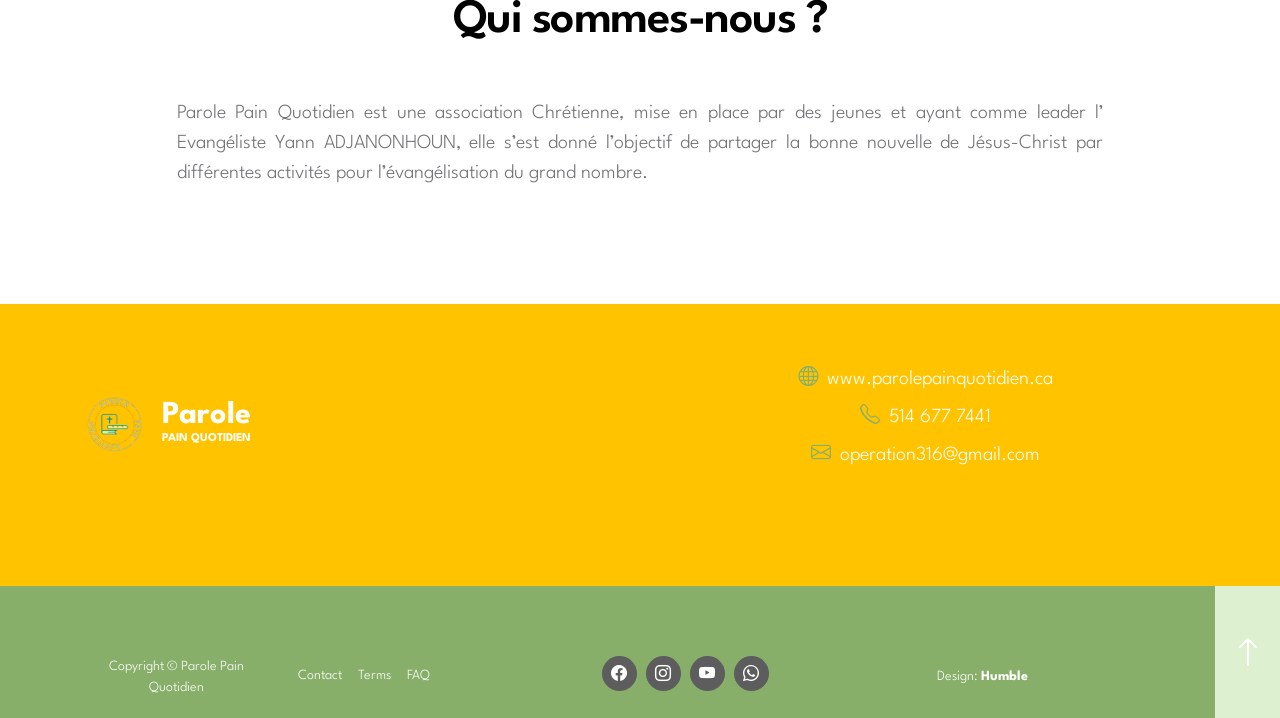
==== commit 484ccee7: "chore: suppression de la page Plan du site Retrait de plandusite.html et de son entrée dans le menu " ====
--- a/about.html
+++ b/about.html
@@ -90,9 +90,6 @@
               <a class="nav-link" href="FAQ.html">FAQ</a>
             </li>
 
-            <li class="nav-item">
-              <a class="nav-link" href="plandusite.html">Plan du site</a>
-            </li>
 
             <li class="nav-item">
               <a class="nav-link" href="contact.html">Contact</a>
